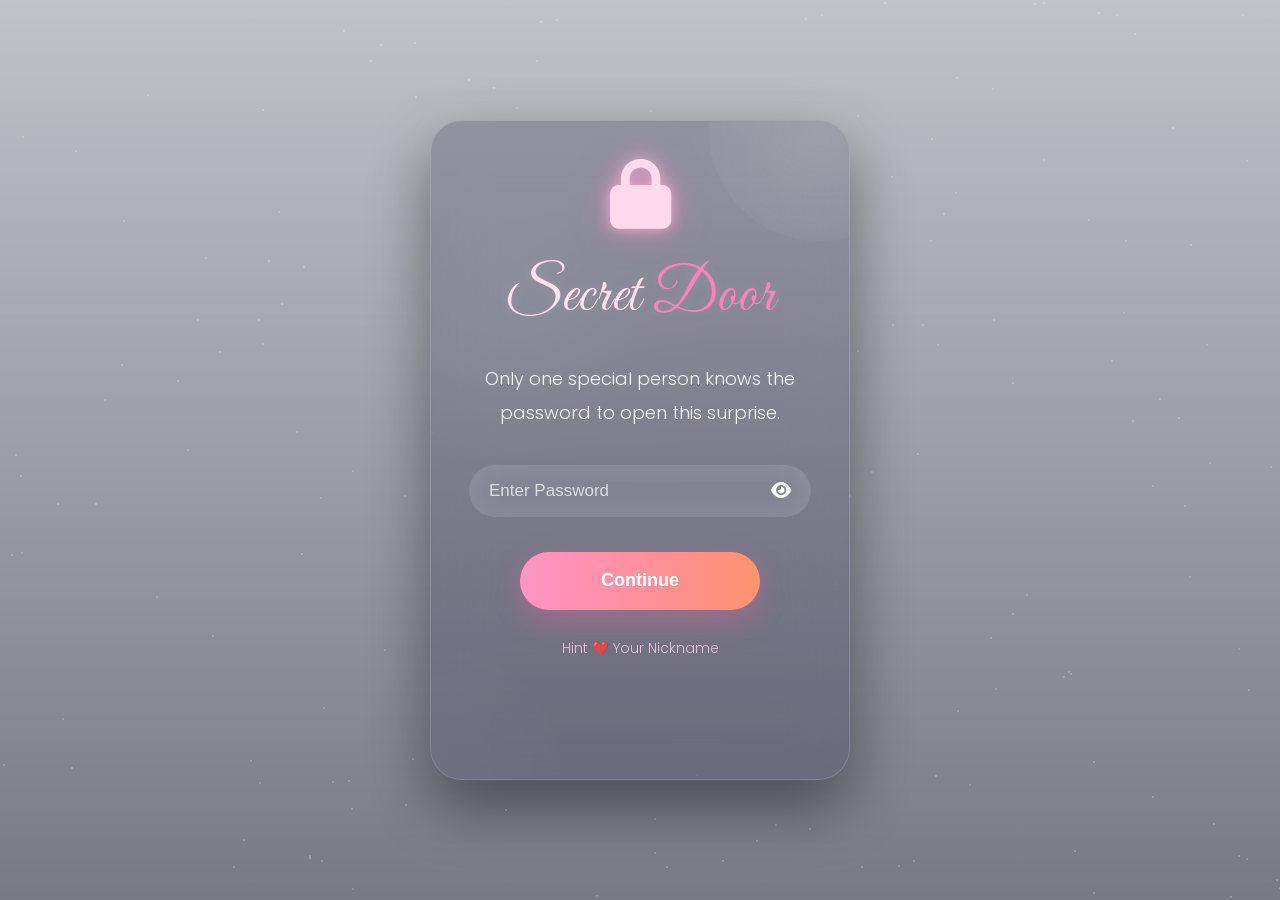
==== letter.html @ 56ae69ea "Add files via upload" ====
<!doctype html>
<html lang="en">
	<head>
		<meta charset="UTF-8" />

		<meta name="viewport" content="width=device-width, initial-scale=1.0" />

		<title>For My Best Friend ❤️</title>

		<link rel="preconnect" href="https://fonts.googleapis.com" />

		<link rel="preconnect" href="https://fonts.gstatic.com" crossorigin />

		<link
			href="https://fonts.googleapis.com/css2?family=Great+Vibes&family=Poppins:wght@300;400;500;600&display=swap"
			rel="stylesheet"
		/>

		<link rel="stylesheet" href="letter.css" />
	</head>

	<body>
		<div class="overlay"></div>

		<div id="stars"></div>

		<div id="hearts"></div>

		<section class="letter-page">
			<div class="letter-paper">
				<h1>For My Best Friend ❤️</h1>

				<div id="letterText"></div>
			</div>
		</section>
		<audio id="letterMusic">
			<source src="assets/music/birthday.mp3" type="audio/mpeg" />
		</audio>
		<script src="letter.js"></script>
	</body>
</html>
---- letter.css ----
/*==========================================================
RESET
==========================================================*/

* {
	margin: 0;
	padding: 0;
	box-sizing: border-box;
}

html,
body {
	width: 100%;

	min-height: 100%;

	overflow-x: hidden;

	overflow-y: auto;

	font-family: "Poppins", sans-serif;
}
/*==========================================================
BACKGROUND
==========================================================*/

body {
	background: url("assets/images/bg.jfif") center center/cover fixed;

	display: flex;

	justify-content: center;

	align-items: flex-start;

	position: relative;
	padding: 60px 0;
	color: #333;
}

.overlay {
	position: fixed;

	inset: 0;

	background: linear-gradient(rgba(5, 8, 25, 0.45), rgba(5, 8, 25, 0.82));

	z-index: 1;
}

/*==========================================================
STARS
==========================================================*/

#stars {
	position: fixed;

	inset: 0;

	pointer-events: none;

	z-index: 2;
}

.star {
	position: absolute;

	width: 3px;

	height: 3px;

	border-radius: 50%;

	background: white;

	animation: twinkle linear infinite;
}

@keyframes twinkle {
	0%,
	100% {
		opacity: 0.2;
		transform: scale(1);
	}

	50% {
		opacity: 1;
		transform: scale(1.7);
	}
}

/*==========================================================
HEARTS
==========================================================*/

#hearts {
	position: fixed;

	inset: 0;

	pointer-events: none;

	z-index: 2;
}

.heart {
	position: absolute;

	bottom: -40px;

	color: #ff6ea8;

	animation: heartFloat linear forwards;
}

@keyframes heartFloat {
	from {
		transform: translateY(0);

		opacity: 1;
	}

	to {
		transform: translateY(-110vh);

		opacity: 0;
	}
}

/*==========================================================
LETTER PAGE
==========================================================*/

.letter-page {
	width: 100%;

	display: flex;

	justify-content: center;

	align-items: flex-start;

	padding: 40px 20px 80px;

	position: relative;

	z-index: 5;
}

/*==========================================================
LETTER PAPER
==========================================================*/

.letter-paper {
	width: min(90%, 750px);

	min-height: auto;

	margin: 0;

	background: #fffdf8;

	border-radius: 16px;

	padding: 60px;

	box-shadow: 0 30px 80px rgba(0, 0, 0, 0.45);

	animation: openPaper 1.3s ease;

	position: relative;
}

@keyframes openPaper {
	from {
		transform: scale(0.2) rotateX(-90deg);

		opacity: 0;
	}

	to {
		transform: scale(1) rotateX(0);

		opacity: 1;
	}
}

/*==========================================================
TITLE
==========================================================*/

.letter-paper h1 {
	font-family: "Great Vibes", cursive;

	font-size: 54px;

	color: #d63384;

	text-align: center;

	margin-bottom: 40px;
}

/*==========================================================
LETTER TEXT
==========================================================*/

#letterText {
	font-size: 20px;

	line-height: 2;

	color: #444;

	white-space: pre-wrap;

	min-height: 300px;
}

/*==========================================================
SIGNATURE
==========================================================*/

.pink-signature {
	margin-top: 40px;

	text-align: left;

	font-family: "Great Vibes", cursive;

	font-size: 56px;

	color: #e63b8d;

	margin-left: 0;

	animation: fadeIn 1s;
}
@keyframes fadeIn {
	from {
		opacity: 0;

		transform: translateY(20px);
	}

	to {
		opacity: 1;

		transform: translateY(0);
	}
}

/*==========================================================
MOBILE
==========================================================*/

@media (max-width: 768px) {
	.letter-paper {
		padding: 35px 25px;

		min-height: auto;
	}

	.letter-paper h1 {
		font-size: 40px;
	}

	#letterText {
		font-size: 17px;

		line-height: 1.8;
	}

	.signature {
		font-size: 34px;
	}
}
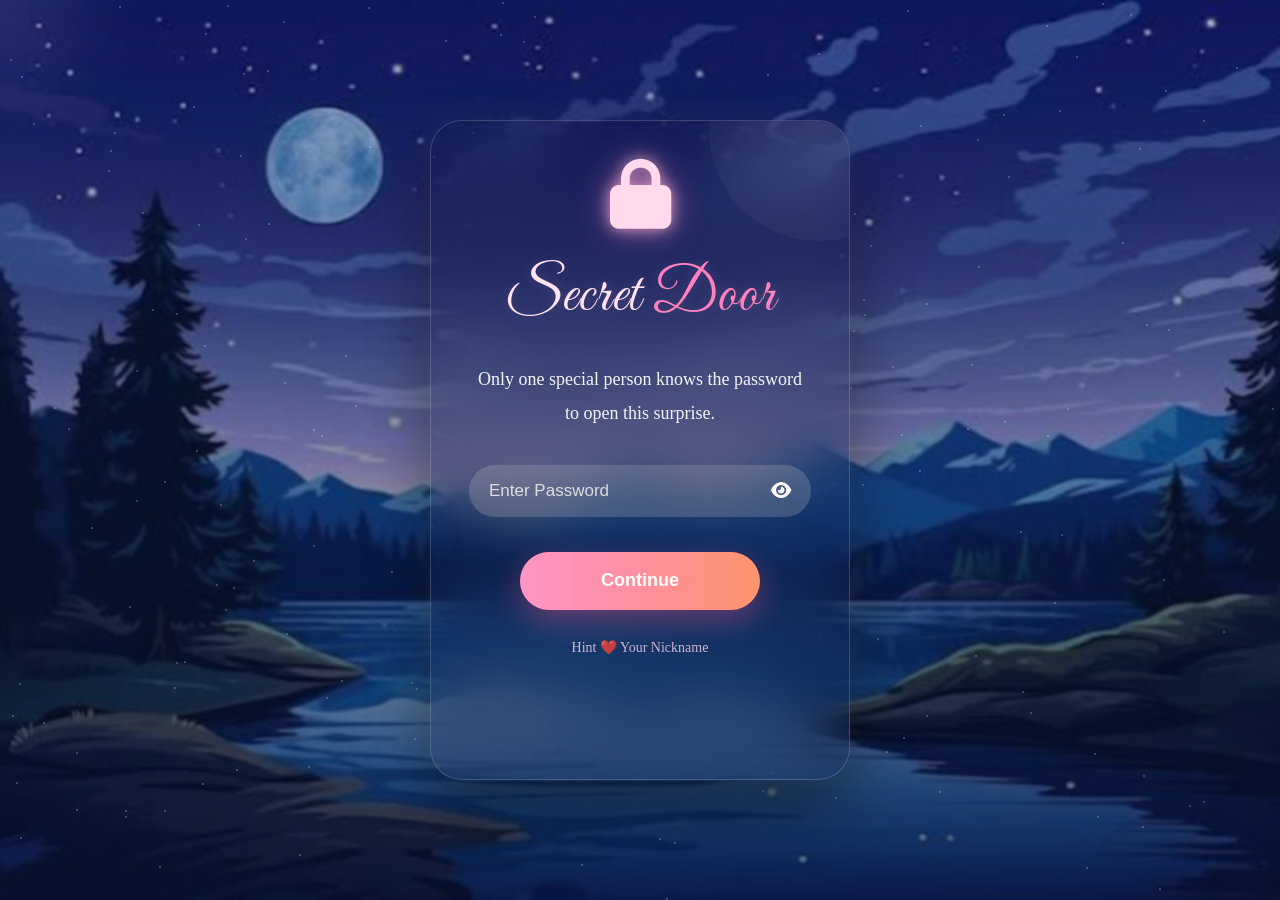
==== commit e5989ca8: "Added custom favicon" ====
--- a/letter.html
+++ b/letter.html
@@ -6,7 +6,7 @@
 		<meta name="viewport" content="width=device-width, initial-scale=1.0" />
 
 		<title>For My Best Friend ❤️</title>
-
+		<link rel="icon" type="image/png" href="assets/images/favicon.png">
 		<link rel="preconnect" href="https://fonts.googleapis.com" />
 
 		<link rel="preconnect" href="https://fonts.gstatic.com" crossorigin />
